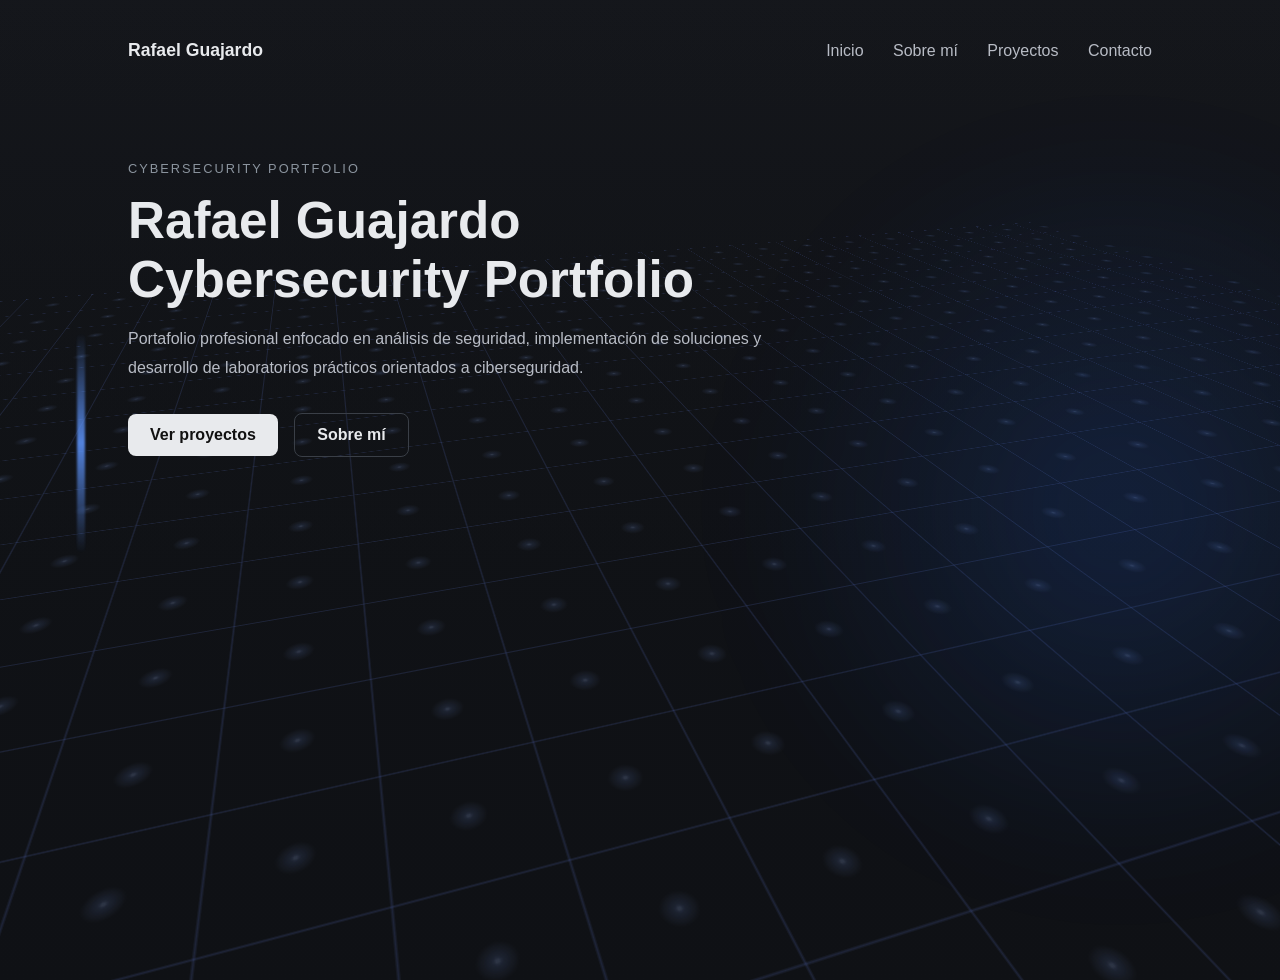
==== index.html @ 859d59c1 "Add files via upload" ====
<!DOCTYPE html>
<html lang="es">
<head>
  <meta charset="UTF-8">
  <meta name="viewport" content="width=device-width, initial-scale=1.0">
  <title>Rafael Guajardo | Cybersecurity Portfolio</title>
  <link rel="stylesheet" href="style.css">
</head>
<body>

  <header class="hero">
    <!-- Elementos visuales de fondo -->
    <div class="hero-glow"></div>
    <div class="decor"></div>

    <!-- Navbar -->
    <nav class="navbar">
      <div class="logo">Rafael Guajardo</div>
      <div class="nav-links">
        <a href="index.html">Inicio</a>
        <a href="sobre-mi.html">Sobre mí</a>
        <a href="proyectos.html">Proyectos</a>
        <a href="contacto.html">Contacto</a>
      </div>
    </nav>

    <!-- Contenido principal -->
    <section class="hero-content">
      <p class="tag">Cybersecurity Portfolio</p>

      <h1>
        Rafael Guajardo <br>
        Cybersecurity Portfolio
      </h1>

      <p class="hero-text">
        Portafolio profesional enfocado en análisis de seguridad, implementación de soluciones
        y desarrollo de laboratorios prácticos orientados a ciberseguridad.
      </p>

      <div class="hero-buttons">
        <a href="proyectos.html" class="btn-primary">Ver proyectos</a>
        <a href="sobre-mi.html" class="btn-secondary">Sobre mí</a>
      </div>
    </section>

  </header>

</body>
</html>
---- style.css ----
/* =======================================================
   PRINCIPAL
======================================================= */

body {
    margin: 0;
    font-family: 'Segoe UI', sans-serif;
    background: #0f1115;
    color: #e8eaed;
}

.hero {
    min-height: 100vh;
    padding: 40px 10%;
    position: relative;
    overflow: hidden;
    background:
        linear-gradient(180deg, rgba(15, 17, 21, 0.18) 0%, rgba(15, 17, 21, 0.88) 72%),
        linear-gradient(180deg, #16181d 0%, #0f1115 100%);
}

/* Plano de fondo inclinado con profundidad */
.hero::before {
    content: "";
    position: absolute;
    inset: -30%;
    background-image:
        linear-gradient(rgba(110, 140, 255, 0.16) 1px, transparent 1px),
        linear-gradient(90deg, rgba(110, 140, 255, 0.16) 1px, transparent 1px);
    background-size: 80px 80px;
    transform: perspective(900px) rotateX(62deg) rotateZ(-18deg) scale(1.22);
    transform-origin: center;
    opacity: 0.9;
    pointer-events: none;
    animation: gridDepth 10s ease-in-out infinite;
}

/* Brillo sutil en intersecciones */
.hero::after {
    content: "";
    position: absolute;
    inset: -30%;
    background-image:
        radial-gradient(circle,
            rgba(170, 195, 255, 0.34) 0px,
            rgba(120, 160, 255, 0.16) 2px,
            transparent 9px);
    background-size: 80px 80px;
    transform: perspective(900px) rotateX(62deg) rotateZ(-18deg) scale(1.22);
    transform-origin: center;
    opacity: 0.72;
    pointer-events: none;
    filter: blur(0.4px);
    animation: gridDepth 10s ease-in-out infinite;
}

/* Glow ambiental */
.hero-glow {
    position: absolute;
    width: 760px;
    height: 760px;
    right: -220px;
    top: 52%;
    transform: translateY(-50%);
    background: radial-gradient(circle,
        rgba(40, 110, 255, 0.22) 0%,
        rgba(40, 110, 255, 0.10) 30%,
        transparent 70%);
    filter: blur(80px);
    opacity: 0.95;
    pointer-events: none;
    z-index: 1;
    animation: glowPulse 6s ease-in-out infinite;
}

/* Barra flotante lateral */
.decor {
    position: absolute;
    width: 8px;
    height: 220px;
    left: 6%;
    top: 34%;
    background: linear-gradient(
        to bottom,
        transparent,
        rgba(95, 150, 255, 0.95),
        transparent
    );
    border-radius: 20px;
    opacity: 0.9;
    filter: blur(1px);
    z-index: 2;
    animation: decorFloat 4.2s ease-in-out infinite;
}

.navbar {
    display: flex;
    justify-content: space-between;
    align-items: center;
    margin-bottom: 100px;
    position: relative;
    z-index: 3;
}

.logo {
    font-size: 1.1rem;
    font-weight: 700;
}

.nav-links a {
    color: #b8bcc5;
    text-decoration: none;
    margin-left: 25px;
    transition: 0.3s;
}

.nav-links a:hover {
    color: #ffffff;
}

.hero-content {
    max-width: 750px;
    margin-top: 100px;
    position: relative;
    z-index: 3;
}

.tag {
    color: #8b949e;
    text-transform: uppercase;
    letter-spacing: 2px;
    font-size: 0.8rem;
}

.hero h1 {
    font-size: 3.2rem;
    margin: 15px 0;
}

.hero-text {
    color: #b8bcc5;
    line-height: 1.8;
    max-width: 650px;
}

.hero-buttons {
    margin-top: 30px;
}

.btn-primary,
.btn-secondary {
    padding: 12px 22px;
    border-radius: 8px;
    text-decoration: none;
    font-weight: 600;
    margin-right: 12px;
    display: inline-block;
}

.btn-primary {
    background: #e8eaed;
    color: #111;
}

.btn-secondary {
    border: 1px solid #3a3f47;
    color: #e8eaed;
}

/* Animaciones */
@keyframes gridDepth {
    0% {
        transform: perspective(900px) rotateX(62deg) rotateZ(-18deg) scale(1.22) translateY(0px);
    }
    50% {
        transform: perspective(900px) rotateX(62deg) rotateZ(-18deg) scale(1.22) translateY(-20px);
    }
    100% {
        transform: perspective(900px) rotateX(62deg) rotateZ(-18deg) scale(1.22) translateY(0px);
    }
}

@keyframes decorFloat {
    0% {
        transform: translateY(0px);
        opacity: 0.75;
    }
    50% {
        transform: translateY(-14px);
        opacity: 1;
    }
    100% {
        transform: translateY(0px);
        opacity: 0.75;
    }
}

@keyframes glowPulse {
    0% {
        opacity: 0.72;
        transform: translateY(-50%) scale(1);
    }
    50% {
        opacity: 1;
        transform: translateY(-50%) scale(1.05);
    }
    100% {
        opacity: 0.72;
        transform: translateY(-50%) scale(1);
    }
}

/* =======================================================
   ACERCA DE MI
======================================================= */

.subpage-header {
    padding: 30px 10%;
    border-bottom: 1px solid #23262d;
    background: #111318;
}

.about-page {
    padding: 60px 10%;
}

.about-container {
    max-width: 1100px;
    margin: 0 auto;
    display: flex;
    align-items: center;
    gap: 60px;
    flex-wrap: wrap;
}

.about-image img {
    width: 320px;
    max-width: 100%;
    height: auto;
    border-radius: 18px;
    display: block;
    border: 1px solid #2a2f38;
}

.about-text {
    flex: 1;
    min-width: 280px;
    max-width: 650px;
}

.about-text h1 {
    font-size: 2.8rem;
    margin: 10px 0 20px;
}

.about-text p {
    color: #b8bcc5;
    line-height: 1.8;
    font-size: 1.05rem;
    margin-bottom: 18px;
    text-align: justify;
}

/* =======================================================
   PROYECTOS
======================================================= */

.project-page {
    padding: 60px 10%;
}

.project-container {
    max-width: 1100px;
    margin: 0 auto;
}

.project-hero {
    margin-bottom: 35px;
}

.project-hero h1 {
    font-size: 3rem;
    line-height: 1.15;
    margin: 10px 0 20px;
}

.project-description {
    color: #b8bcc5;
    line-height: 1.9;
    font-size: 1.08rem;
    max-width: 850px;
    text-align: justify;
}

.project-card {
    background: #181b20;
    border: 1px solid #23262d;
    border-radius: 16px;
    padding: 30px;
    margin-bottom: 24px;
    box-shadow: 0 10px 30px rgba(0, 0, 0, 0.18);
}

.project-card h2 {
    margin-top: 0;
    margin-bottom: 16px;
    font-size: 1.6rem;
    color: #e8eaed;
}

.project-card p {
    margin: 0;
    color: #b8bcc5;
    line-height: 1.9;
    font-size: 1.02rem;
    text-align: justify;
}

.warning-box {
    border-left: 4px solid #8b949e;
}

.pdf-button {
    display: inline-block;
    margin-top: 8px;
    padding: 13px 22px;
    border-radius: 10px;
    background: #e8eaed;
    color: #111;
    text-decoration: none;
    font-weight: 700;
    transition: 0.25s;
}

.pdf-button:hover {
    transform: translateY(-1px);
}

/* =======================================================
   CONTACTO
======================================================= */

.contact-page {
    min-height: 100vh;
    padding: 60px 10%;
    background: #0f1115;
}

.contact-container {
    max-width: 700px;
    margin: auto;
}

.contact-text {
    color: #b8bcc5;
    margin-bottom: 30px;
    line-height: 1.6;
}

.contact-direct {
    display: grid;
    grid-template-columns: repeat(auto-fit, minmax(250px, 1fr));
    gap: 20px;
    margin-bottom: 40px;
}

.contact-card {
    background: #16181d;
    border: 1px solid #2a2f38;
    padding: 20px;
    border-radius: 14px;
}

.contact-card h3 {
    margin-top: 0;
    margin-bottom: 10px;
    color: #ffffff;
}

.contact-card a {
    color: #8ab4f8;
    text-decoration: none;
}

.contact-card a:hover {
    text-decoration: underline;
}

.contact-form {
    display: flex;
    flex-direction: column;
    gap: 20px;
}

.contact-form input,
.contact-form textarea {
    padding: 15px;
    background: #16181d;
    border: 1px solid #2a2f38;
    border-radius: 10px;
    color: #e8eaed;
    font-size: 1rem;
}

.contact-form input:focus,
.contact-form textarea:focus {
    outline: none;
    border-color: #3b82f6;
}

.contact-form button {
    align-self: flex-start;
}

/* =======================================================
   RESPONSIVE
======================================================= */

@media (max-width: 768px) {
    .hero {
        padding: 30px 6%;
    }

    .navbar {
        flex-direction: column;
        align-items: flex-start;
        gap: 20px;
        margin-bottom: 70px;
    }

    .nav-links a {
        margin-left: 0;
        margin-right: 18px;
    }

    .hero-content {
        margin-top: 40px;
    }

    .hero h1 {
        font-size: 2.3rem;
        line-height: 1.2;
    }

    .hero::before,
    .hero::after {
        inset: -45%;
    }

    .hero-glow {
        width: 480px;
        height: 480px;
        right: -180px;
        top: 58%;
    }

    .decor {
        height: 160px;
        left: 4%;
        top: 42%;
    }

    .about-page,
    .project-page,
    .contact-page {
        padding: 40px 6%;
    }

    .project-hero h1,
    .about-text h1 {
        font-size: 2.2rem;
    }

    .project-card {
        padding: 22px;
    }
}
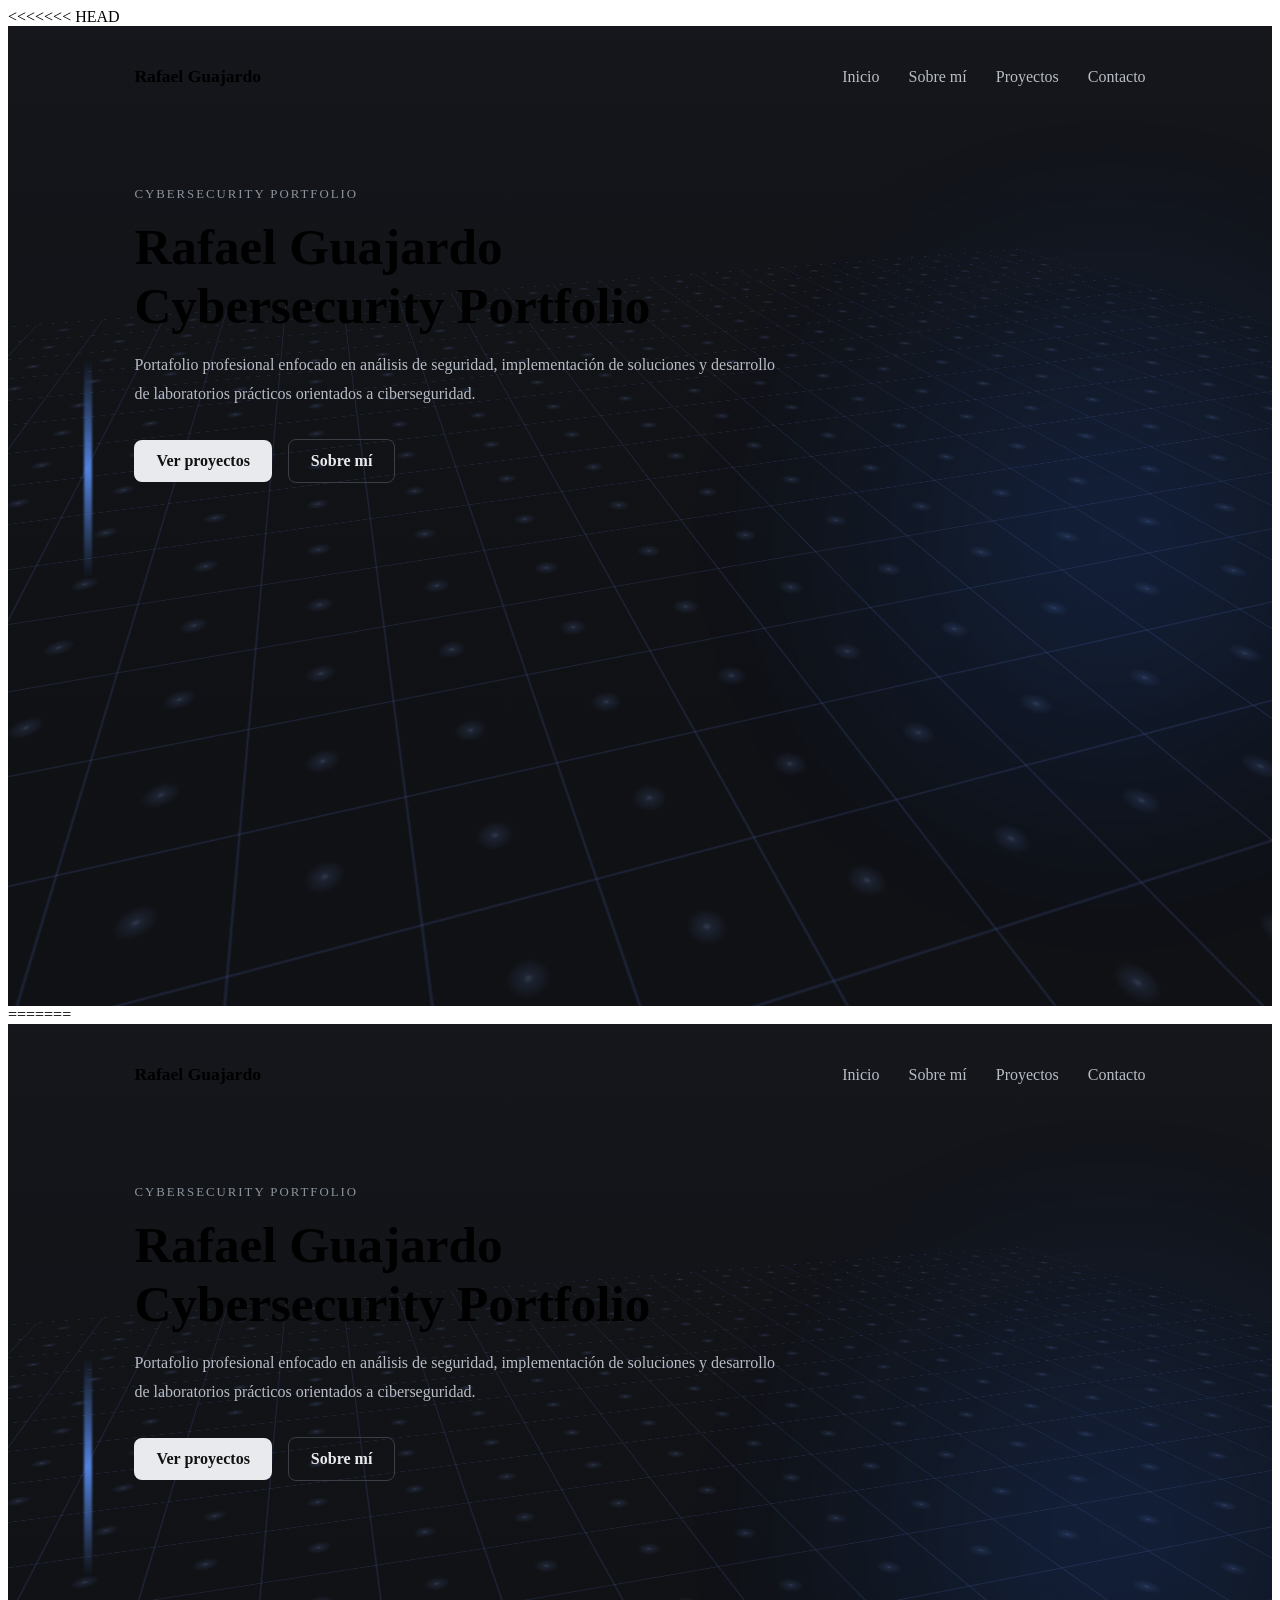
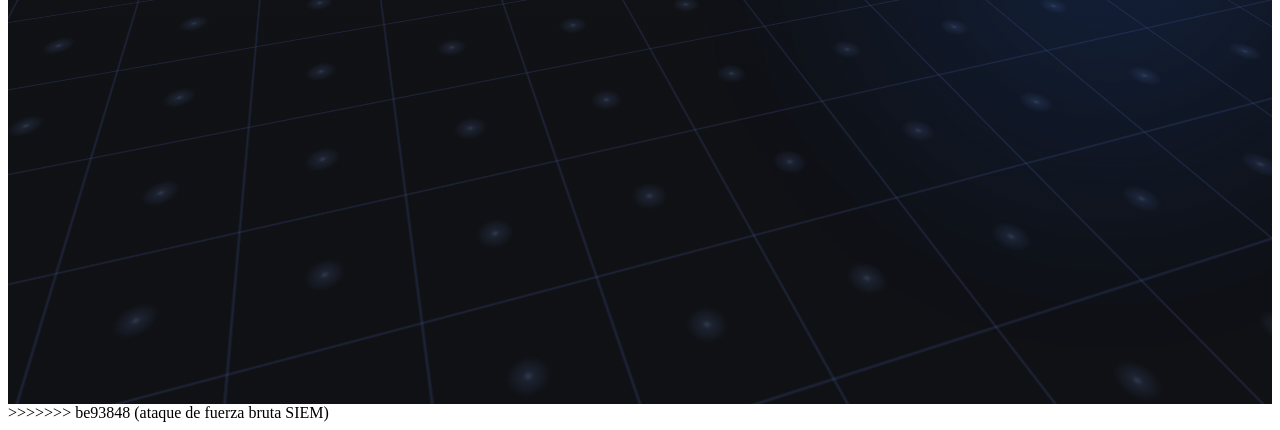
==== commit 786ee854: "ataque de fuerza bruta SIEM" ====
--- a/index.html
+++ b/index.html
@@ -1,6 +1,12 @@
+<<<<<<< HEAD
 <!DOCTYPE html>
 <html lang="es">
 <head>
+  <meta property="og:title" content="Portafolio de Ciberseguridad | Rafael Guajardo">
+<meta property="og:description" content="Proyectos técnicos, análisis de vulnerabilidades y laboratorios prácticos en ciberseguridad.">
+<meta property="og:image" content="https://rgs1988.github.io/rafael-cybersecurity-portfolio/preview.jpg">
+<meta property="og:url" content="https://rgs1988.github.io/rafael-cybersecurity-portfolio/">
+<meta property="og:type" content="website">
   <meta charset="UTF-8">
   <meta name="viewport" content="width=device-width, initial-scale=1.0">
   <title>Rafael Guajardo | Cybersecurity Portfolio</title>
@@ -47,4 +53,72 @@
   </header>
 
 </body>
+=======
+<!DOCTYPE html>
+<html lang="es">
+<head>
+  <!-- Meta básicos -->
+  <meta charset="UTF-8">
+  <meta name="viewport" content="width=device-width, initial-scale=1.0">
+
+  <title>Rafael Guajardo | Cybersecurity Portfolio</title>
+
+  <!-- Open Graph (LinkedIn) -->
+  <meta property="og:title" content="Portafolio de Ciberseguridad | Rafael Guajardo">
+  <meta property="og:description" content="Proyectos técnicos, análisis de vulnerabilidades y laboratorios prácticos en ciberseguridad.">
+  <meta property="og:image" content="https://rgs1988.github.io/rafael-cybersecurity-portfolio/preview.jpg">
+  <meta property="og:url" content="https://rgs1988.github.io/rafael-cybersecurity-portfolio/">
+  <meta property="og:type" content="website">
+
+  <!-- Extra (mejora preview) -->
+  <meta name="twitter:card" content="summary_large_image">
+  <meta property="og:image:width" content="1200">
+  <meta property="og:image:height" content="630">
+
+  <!-- Estilos -->
+  <link rel="stylesheet" href="style.css">
+</head>
+
+<body>
+
+  <header class="hero">
+    <!-- Elementos visuales de fondo -->
+    <div class="hero-glow"></div>
+    <div class="decor"></div>
+
+    <!-- Navbar -->
+    <nav class="navbar">
+      <div class="logo">Rafael Guajardo</div>
+      <div class="nav-links">
+        <a href="index.html">Inicio</a>
+        <a href="sobre-mi.html">Sobre mí</a>
+        <a href="proyectos.html">Proyectos</a>
+        <a href="contacto.html">Contacto</a>
+      </div>
+    </nav>
+
+    <!-- Contenido principal -->
+    <section class="hero-content">
+      <p class="tag">Cybersecurity Portfolio</p>
+
+      <h1>
+        Rafael Guajardo <br>
+        Cybersecurity Portfolio
+      </h1>
+
+      <p class="hero-text">
+        Portafolio profesional enfocado en análisis de seguridad, implementación de soluciones
+        y desarrollo de laboratorios prácticos orientados a ciberseguridad.
+      </p>
+
+      <div class="hero-buttons">
+        <a href="proyectos.html" class="btn-primary">Ver proyectos</a>
+        <a href="sobre-mi.html" class="btn-secondary">Sobre mí</a>
+      </div>
+    </section>
+
+  </header>
+
+</body>
+>>>>>>> be93848 (ataque de fuerza bruta SIEM)
 </html>
--- a/style.css
+++ b/style.css
@@ -1,3 +1,4 @@
+<<<<<<< HEAD
 /* =======================================================
    PRINCIPAL
 ======================================================= */
@@ -474,4 +475,482 @@
     .project-card {
         padding: 22px;
     }
+=======
+/* =======================================================
+   PRINCIPAL
+======================================================= */
+
+body {
+    margin: 0;
+    font-family: 'Segoe UI', sans-serif;
+    background: #0f1115;
+    color: #e8eaed;
+}
+
+.hero {
+    min-height: 100vh;
+    padding: 40px 10%;
+    position: relative;
+    overflow: hidden;
+    background:
+        linear-gradient(180deg, rgba(15, 17, 21, 0.18) 0%, rgba(15, 17, 21, 0.88) 72%),
+        linear-gradient(180deg, #16181d 0%, #0f1115 100%);
+}
+
+/* Plano de fondo inclinado con profundidad */
+.hero::before {
+    content: "";
+    position: absolute;
+    inset: -30%;
+    background-image:
+        linear-gradient(rgba(110, 140, 255, 0.16) 1px, transparent 1px),
+        linear-gradient(90deg, rgba(110, 140, 255, 0.16) 1px, transparent 1px);
+    background-size: 80px 80px;
+    transform: perspective(900px) rotateX(62deg) rotateZ(-18deg) scale(1.22);
+    transform-origin: center;
+    opacity: 0.9;
+    pointer-events: none;
+    animation: gridDepth 10s ease-in-out infinite;
+}
+
+/* Brillo sutil en intersecciones */
+.hero::after {
+    content: "";
+    position: absolute;
+    inset: -30%;
+    background-image:
+        radial-gradient(circle,
+            rgba(170, 195, 255, 0.34) 0px,
+            rgba(120, 160, 255, 0.16) 2px,
+            transparent 9px);
+    background-size: 80px 80px;
+    transform: perspective(900px) rotateX(62deg) rotateZ(-18deg) scale(1.22);
+    transform-origin: center;
+    opacity: 0.72;
+    pointer-events: none;
+    filter: blur(0.4px);
+    animation: gridDepth 10s ease-in-out infinite;
+}
+
+/* Glow ambiental */
+.hero-glow {
+    position: absolute;
+    width: 760px;
+    height: 760px;
+    right: -220px;
+    top: 52%;
+    transform: translateY(-50%);
+    background: radial-gradient(circle,
+        rgba(40, 110, 255, 0.22) 0%,
+        rgba(40, 110, 255, 0.10) 30%,
+        transparent 70%);
+    filter: blur(80px);
+    opacity: 0.95;
+    pointer-events: none;
+    z-index: 1;
+    animation: glowPulse 6s ease-in-out infinite;
+}
+
+/* Barra flotante lateral */
+.decor {
+    position: absolute;
+    width: 8px;
+    height: 220px;
+    left: 6%;
+    top: 34%;
+    background: linear-gradient(
+        to bottom,
+        transparent,
+        rgba(95, 150, 255, 0.95),
+        transparent
+    );
+    border-radius: 20px;
+    opacity: 0.9;
+    filter: blur(1px);
+    z-index: 2;
+    animation: decorFloat 4.2s ease-in-out infinite;
+}
+
+.navbar {
+    display: flex;
+    justify-content: space-between;
+    align-items: center;
+    margin-bottom: 100px;
+    position: relative;
+    z-index: 3;
+}
+
+.logo {
+    font-size: 1.1rem;
+    font-weight: 700;
+}
+
+.nav-links a {
+    color: #b8bcc5;
+    text-decoration: none;
+    margin-left: 25px;
+    transition: 0.3s;
+}
+
+.nav-links a:hover {
+    color: #ffffff;
+}
+
+.hero-content {
+    max-width: 750px;
+    margin-top: 100px;
+    position: relative;
+    z-index: 3;
+}
+
+.tag {
+    color: #8b949e;
+    text-transform: uppercase;
+    letter-spacing: 2px;
+    font-size: 0.8rem;
+}
+
+.hero h1 {
+    font-size: 3.2rem;
+    margin: 15px 0;
+}
+
+.hero-text {
+    color: #b8bcc5;
+    line-height: 1.8;
+    max-width: 650px;
+}
+
+.hero-buttons {
+    margin-top: 30px;
+}
+
+.btn-primary,
+.btn-secondary {
+    padding: 12px 22px;
+    border-radius: 8px;
+    text-decoration: none;
+    font-weight: 600;
+    margin-right: 12px;
+    display: inline-block;
+}
+
+.btn-primary {
+    background: #e8eaed;
+    color: #111;
+}
+
+.btn-secondary {
+    border: 1px solid #3a3f47;
+    color: #e8eaed;
+}
+
+/* Animaciones */
+@keyframes gridDepth {
+    0% {
+        transform: perspective(900px) rotateX(62deg) rotateZ(-18deg) scale(1.22) translateY(0px);
+    }
+    50% {
+        transform: perspective(900px) rotateX(62deg) rotateZ(-18deg) scale(1.22) translateY(-20px);
+    }
+    100% {
+        transform: perspective(900px) rotateX(62deg) rotateZ(-18deg) scale(1.22) translateY(0px);
+    }
+}
+
+@keyframes decorFloat {
+    0% {
+        transform: translateY(0px);
+        opacity: 0.75;
+    }
+    50% {
+        transform: translateY(-14px);
+        opacity: 1;
+    }
+    100% {
+        transform: translateY(0px);
+        opacity: 0.75;
+    }
+}
+
+@keyframes glowPulse {
+    0% {
+        opacity: 0.72;
+        transform: translateY(-50%) scale(1);
+    }
+    50% {
+        opacity: 1;
+        transform: translateY(-50%) scale(1.05);
+    }
+    100% {
+        opacity: 0.72;
+        transform: translateY(-50%) scale(1);
+    }
+}
+
+/* =======================================================
+   ACERCA DE MI
+======================================================= */
+
+.subpage-header {
+    padding: 30px 10%;
+    border-bottom: 1px solid #23262d;
+    background: #111318;
+}
+
+.about-page {
+    padding: 60px 10%;
+}
+
+.about-container {
+    max-width: 1100px;
+    margin: 0 auto;
+    display: flex;
+    align-items: center;
+    gap: 60px;
+    flex-wrap: wrap;
+}
+
+.about-image img {
+    width: 320px;
+    max-width: 100%;
+    height: auto;
+    border-radius: 18px;
+    display: block;
+    border: 1px solid #2a2f38;
+}
+
+.about-text {
+    flex: 1;
+    min-width: 280px;
+    max-width: 650px;
+}
+
+.about-text h1 {
+    font-size: 2.8rem;
+    margin: 10px 0 20px;
+}
+
+.about-text p {
+    color: #b8bcc5;
+    line-height: 1.8;
+    font-size: 1.05rem;
+    margin-bottom: 18px;
+    text-align: justify;
+}
+
+/* =======================================================
+   PROYECTOS
+======================================================= */
+
+.project-page {
+    padding: 60px 10%;
+}
+
+.project-container {
+    max-width: 1100px;
+    margin: 0 auto;
+}
+
+.project-hero {
+    margin-bottom: 35px;
+}
+
+.project-hero h1 {
+    font-size: 3rem;
+    line-height: 1.15;
+    margin: 10px 0 20px;
+}
+
+.project-description {
+    color: #b8bcc5;
+    line-height: 1.9;
+    font-size: 1.08rem;
+    max-width: 850px;
+    text-align: justify;
+}
+
+.project-card {
+    background: #181b20;
+    border: 1px solid #23262d;
+    border-radius: 16px;
+    padding: 30px;
+    margin-bottom: 24px;
+    box-shadow: 0 10px 30px rgba(0, 0, 0, 0.18);
+}
+
+.project-card h2 {
+    margin-top: 0;
+    margin-bottom: 16px;
+    font-size: 1.6rem;
+    color: #e8eaed;
+}
+
+.project-card p {
+    margin: 0;
+    color: #b8bcc5;
+    line-height: 1.9;
+    font-size: 1.02rem;
+    text-align: justify;
+}
+
+.warning-box {
+    border-left: 4px solid #8b949e;
+}
+
+.pdf-button {
+    display: inline-block;
+    margin-top: 8px;
+    padding: 13px 22px;
+    border-radius: 10px;
+    background: #e8eaed;
+    color: #111;
+    text-decoration: none;
+    font-weight: 700;
+    transition: 0.25s;
+}
+
+.pdf-button:hover {
+    transform: translateY(-1px);
+}
+
+/* =======================================================
+   CONTACTO
+======================================================= */
+
+.contact-page {
+    min-height: 100vh;
+    padding: 60px 10%;
+    background: #0f1115;
+}
+
+.contact-container {
+    max-width: 700px;
+    margin: auto;
+}
+
+.contact-text {
+    color: #b8bcc5;
+    margin-bottom: 30px;
+    line-height: 1.6;
+}
+
+.contact-direct {
+    display: grid;
+    grid-template-columns: repeat(auto-fit, minmax(250px, 1fr));
+    gap: 20px;
+    margin-bottom: 40px;
+}
+
+.contact-card {
+    background: #16181d;
+    border: 1px solid #2a2f38;
+    padding: 20px;
+    border-radius: 14px;
+}
+
+.contact-card h3 {
+    margin-top: 0;
+    margin-bottom: 10px;
+    color: #ffffff;
+}
+
+.contact-card a {
+    color: #8ab4f8;
+    text-decoration: none;
+}
+
+.contact-card a:hover {
+    text-decoration: underline;
+}
+
+.contact-form {
+    display: flex;
+    flex-direction: column;
+    gap: 20px;
+}
+
+.contact-form input,
+.contact-form textarea {
+    padding: 15px;
+    background: #16181d;
+    border: 1px solid #2a2f38;
+    border-radius: 10px;
+    color: #e8eaed;
+    font-size: 1rem;
+}
+
+.contact-form input:focus,
+.contact-form textarea:focus {
+    outline: none;
+    border-color: #3b82f6;
+}
+
+.contact-form button {
+    align-self: flex-start;
+}
+
+/* =======================================================
+   RESPONSIVE
+======================================================= */
+
+@media (max-width: 768px) {
+    .hero {
+        padding: 30px 6%;
+    }
+
+    .navbar {
+        flex-direction: column;
+        align-items: flex-start;
+        gap: 20px;
+        margin-bottom: 70px;
+    }
+
+    .nav-links a {
+        margin-left: 0;
+        margin-right: 18px;
+    }
+
+    .hero-content {
+        margin-top: 40px;
+    }
+
+    .hero h1 {
+        font-size: 2.3rem;
+        line-height: 1.2;
+    }
+
+    .hero::before,
+    .hero::after {
+        inset: -45%;
+    }
+
+    .hero-glow {
+        width: 480px;
+        height: 480px;
+        right: -180px;
+        top: 58%;
+    }
+
+    .decor {
+        height: 160px;
+        left: 4%;
+        top: 42%;
+    }
+
+    .about-page,
+    .project-page,
+    .contact-page {
+        padding: 40px 6%;
+    }
+
+    .project-hero h1,
+    .about-text h1 {
+        font-size: 2.2rem;
+    }
+
+    .project-card {
+        padding: 22px;
+    }
+>>>>>>> be93848 (ataque de fuerza bruta SIEM)
 }
--- a/style.css
+++ b/style.css
@@ -1,3 +1,4 @@
+<<<<<<< HEAD
 /* =======================================================
    PRINCIPAL
 ======================================================= */
@@ -474,4 +475,482 @@
     .project-card {
         padding: 22px;
     }
+=======
+/* =======================================================
+   PRINCIPAL
+======================================================= */
+
+body {
+    margin: 0;
+    font-family: 'Segoe UI', sans-serif;
+    background: #0f1115;
+    color: #e8eaed;
+}
+
+.hero {
+    min-height: 100vh;
+    padding: 40px 10%;
+    position: relative;
+    overflow: hidden;
+    background:
+        linear-gradient(180deg, rgba(15, 17, 21, 0.18) 0%, rgba(15, 17, 21, 0.88) 72%),
+        linear-gradient(180deg, #16181d 0%, #0f1115 100%);
+}
+
+/* Plano de fondo inclinado con profundidad */
+.hero::before {
+    content: "";
+    position: absolute;
+    inset: -30%;
+    background-image:
+        linear-gradient(rgba(110, 140, 255, 0.16) 1px, transparent 1px),
+        linear-gradient(90deg, rgba(110, 140, 255, 0.16) 1px, transparent 1px);
+    background-size: 80px 80px;
+    transform: perspective(900px) rotateX(62deg) rotateZ(-18deg) scale(1.22);
+    transform-origin: center;
+    opacity: 0.9;
+    pointer-events: none;
+    animation: gridDepth 10s ease-in-out infinite;
+}
+
+/* Brillo sutil en intersecciones */
+.hero::after {
+    content: "";
+    position: absolute;
+    inset: -30%;
+    background-image:
+        radial-gradient(circle,
+            rgba(170, 195, 255, 0.34) 0px,
+            rgba(120, 160, 255, 0.16) 2px,
+            transparent 9px);
+    background-size: 80px 80px;
+    transform: perspective(900px) rotateX(62deg) rotateZ(-18deg) scale(1.22);
+    transform-origin: center;
+    opacity: 0.72;
+    pointer-events: none;
+    filter: blur(0.4px);
+    animation: gridDepth 10s ease-in-out infinite;
+}
+
+/* Glow ambiental */
+.hero-glow {
+    position: absolute;
+    width: 760px;
+    height: 760px;
+    right: -220px;
+    top: 52%;
+    transform: translateY(-50%);
+    background: radial-gradient(circle,
+        rgba(40, 110, 255, 0.22) 0%,
+        rgba(40, 110, 255, 0.10) 30%,
+        transparent 70%);
+    filter: blur(80px);
+    opacity: 0.95;
+    pointer-events: none;
+    z-index: 1;
+    animation: glowPulse 6s ease-in-out infinite;
+}
+
+/* Barra flotante lateral */
+.decor {
+    position: absolute;
+    width: 8px;
+    height: 220px;
+    left: 6%;
+    top: 34%;
+    background: linear-gradient(
+        to bottom,
+        transparent,
+        rgba(95, 150, 255, 0.95),
+        transparent
+    );
+    border-radius: 20px;
+    opacity: 0.9;
+    filter: blur(1px);
+    z-index: 2;
+    animation: decorFloat 4.2s ease-in-out infinite;
+}
+
+.navbar {
+    display: flex;
+    justify-content: space-between;
+    align-items: center;
+    margin-bottom: 100px;
+    position: relative;
+    z-index: 3;
+}
+
+.logo {
+    font-size: 1.1rem;
+    font-weight: 700;
+}
+
+.nav-links a {
+    color: #b8bcc5;
+    text-decoration: none;
+    margin-left: 25px;
+    transition: 0.3s;
+}
+
+.nav-links a:hover {
+    color: #ffffff;
+}
+
+.hero-content {
+    max-width: 750px;
+    margin-top: 100px;
+    position: relative;
+    z-index: 3;
+}
+
+.tag {
+    color: #8b949e;
+    text-transform: uppercase;
+    letter-spacing: 2px;
+    font-size: 0.8rem;
+}
+
+.hero h1 {
+    font-size: 3.2rem;
+    margin: 15px 0;
+}
+
+.hero-text {
+    color: #b8bcc5;
+    line-height: 1.8;
+    max-width: 650px;
+}
+
+.hero-buttons {
+    margin-top: 30px;
+}
+
+.btn-primary,
+.btn-secondary {
+    padding: 12px 22px;
+    border-radius: 8px;
+    text-decoration: none;
+    font-weight: 600;
+    margin-right: 12px;
+    display: inline-block;
+}
+
+.btn-primary {
+    background: #e8eaed;
+    color: #111;
+}
+
+.btn-secondary {
+    border: 1px solid #3a3f47;
+    color: #e8eaed;
+}
+
+/* Animaciones */
+@keyframes gridDepth {
+    0% {
+        transform: perspective(900px) rotateX(62deg) rotateZ(-18deg) scale(1.22) translateY(0px);
+    }
+    50% {
+        transform: perspective(900px) rotateX(62deg) rotateZ(-18deg) scale(1.22) translateY(-20px);
+    }
+    100% {
+        transform: perspective(900px) rotateX(62deg) rotateZ(-18deg) scale(1.22) translateY(0px);
+    }
+}
+
+@keyframes decorFloat {
+    0% {
+        transform: translateY(0px);
+        opacity: 0.75;
+    }
+    50% {
+        transform: translateY(-14px);
+        opacity: 1;
+    }
+    100% {
+        transform: translateY(0px);
+        opacity: 0.75;
+    }
+}
+
+@keyframes glowPulse {
+    0% {
+        opacity: 0.72;
+        transform: translateY(-50%) scale(1);
+    }
+    50% {
+        opacity: 1;
+        transform: translateY(-50%) scale(1.05);
+    }
+    100% {
+        opacity: 0.72;
+        transform: translateY(-50%) scale(1);
+    }
+}
+
+/* =======================================================
+   ACERCA DE MI
+======================================================= */
+
+.subpage-header {
+    padding: 30px 10%;
+    border-bottom: 1px solid #23262d;
+    background: #111318;
+}
+
+.about-page {
+    padding: 60px 10%;
+}
+
+.about-container {
+    max-width: 1100px;
+    margin: 0 auto;
+    display: flex;
+    align-items: center;
+    gap: 60px;
+    flex-wrap: wrap;
+}
+
+.about-image img {
+    width: 320px;
+    max-width: 100%;
+    height: auto;
+    border-radius: 18px;
+    display: block;
+    border: 1px solid #2a2f38;
+}
+
+.about-text {
+    flex: 1;
+    min-width: 280px;
+    max-width: 650px;
+}
+
+.about-text h1 {
+    font-size: 2.8rem;
+    margin: 10px 0 20px;
+}
+
+.about-text p {
+    color: #b8bcc5;
+    line-height: 1.8;
+    font-size: 1.05rem;
+    margin-bottom: 18px;
+    text-align: justify;
+}
+
+/* =======================================================
+   PROYECTOS
+======================================================= */
+
+.project-page {
+    padding: 60px 10%;
+}
+
+.project-container {
+    max-width: 1100px;
+    margin: 0 auto;
+}
+
+.project-hero {
+    margin-bottom: 35px;
+}
+
+.project-hero h1 {
+    font-size: 3rem;
+    line-height: 1.15;
+    margin: 10px 0 20px;
+}
+
+.project-description {
+    color: #b8bcc5;
+    line-height: 1.9;
+    font-size: 1.08rem;
+    max-width: 850px;
+    text-align: justify;
+}
+
+.project-card {
+    background: #181b20;
+    border: 1px solid #23262d;
+    border-radius: 16px;
+    padding: 30px;
+    margin-bottom: 24px;
+    box-shadow: 0 10px 30px rgba(0, 0, 0, 0.18);
+}
+
+.project-card h2 {
+    margin-top: 0;
+    margin-bottom: 16px;
+    font-size: 1.6rem;
+    color: #e8eaed;
+}
+
+.project-card p {
+    margin: 0;
+    color: #b8bcc5;
+    line-height: 1.9;
+    font-size: 1.02rem;
+    text-align: justify;
+}
+
+.warning-box {
+    border-left: 4px solid #8b949e;
+}
+
+.pdf-button {
+    display: inline-block;
+    margin-top: 8px;
+    padding: 13px 22px;
+    border-radius: 10px;
+    background: #e8eaed;
+    color: #111;
+    text-decoration: none;
+    font-weight: 700;
+    transition: 0.25s;
+}
+
+.pdf-button:hover {
+    transform: translateY(-1px);
+}
+
+/* =======================================================
+   CONTACTO
+======================================================= */
+
+.contact-page {
+    min-height: 100vh;
+    padding: 60px 10%;
+    background: #0f1115;
+}
+
+.contact-container {
+    max-width: 700px;
+    margin: auto;
+}
+
+.contact-text {
+    color: #b8bcc5;
+    margin-bottom: 30px;
+    line-height: 1.6;
+}
+
+.contact-direct {
+    display: grid;
+    grid-template-columns: repeat(auto-fit, minmax(250px, 1fr));
+    gap: 20px;
+    margin-bottom: 40px;
+}
+
+.contact-card {
+    background: #16181d;
+    border: 1px solid #2a2f38;
+    padding: 20px;
+    border-radius: 14px;
+}
+
+.contact-card h3 {
+    margin-top: 0;
+    margin-bottom: 10px;
+    color: #ffffff;
+}
+
+.contact-card a {
+    color: #8ab4f8;
+    text-decoration: none;
+}
+
+.contact-card a:hover {
+    text-decoration: underline;
+}
+
+.contact-form {
+    display: flex;
+    flex-direction: column;
+    gap: 20px;
+}
+
+.contact-form input,
+.contact-form textarea {
+    padding: 15px;
+    background: #16181d;
+    border: 1px solid #2a2f38;
+    border-radius: 10px;
+    color: #e8eaed;
+    font-size: 1rem;
+}
+
+.contact-form input:focus,
+.contact-form textarea:focus {
+    outline: none;
+    border-color: #3b82f6;
+}
+
+.contact-form button {
+    align-self: flex-start;
+}
+
+/* =======================================================
+   RESPONSIVE
+======================================================= */
+
+@media (max-width: 768px) {
+    .hero {
+        padding: 30px 6%;
+    }
+
+    .navbar {
+        flex-direction: column;
+        align-items: flex-start;
+        gap: 20px;
+        margin-bottom: 70px;
+    }
+
+    .nav-links a {
+        margin-left: 0;
+        margin-right: 18px;
+    }
+
+    .hero-content {
+        margin-top: 40px;
+    }
+
+    .hero h1 {
+        font-size: 2.3rem;
+        line-height: 1.2;
+    }
+
+    .hero::before,
+    .hero::after {
+        inset: -45%;
+    }
+
+    .hero-glow {
+        width: 480px;
+        height: 480px;
+        right: -180px;
+        top: 58%;
+    }
+
+    .decor {
+        height: 160px;
+        left: 4%;
+        top: 42%;
+    }
+
+    .about-page,
+    .project-page,
+    .contact-page {
+        padding: 40px 6%;
+    }
+
+    .project-hero h1,
+    .about-text h1 {
+        font-size: 2.2rem;
+    }
+
+    .project-card {
+        padding: 22px;
+    }
+>>>>>>> be93848 (ataque de fuerza bruta SIEM)
 }
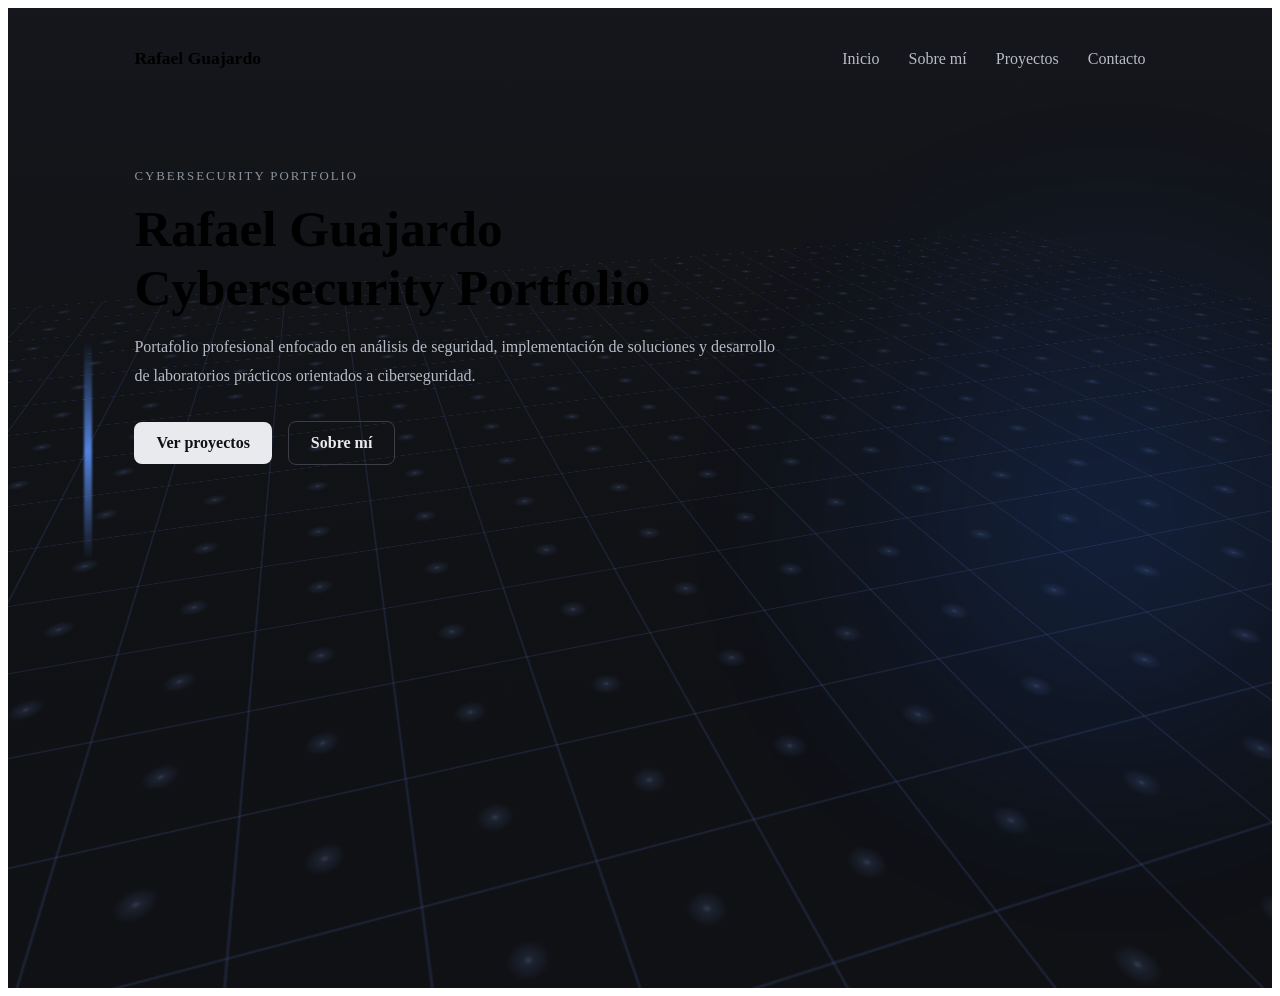
==== commit 97400739: "Rename inx.html to index.html" ====
--- a/index.html
+++ b/index.html
@@ -1,84 +1,16 @@
-<<<<<<< HEAD
-<!DOCTYPE html>
-<html lang="es">
-<head>
-  <meta property="og:title" content="Portafolio de Ciberseguridad | Rafael Guajardo">
-<meta property="og:description" content="Proyectos técnicos, análisis de vulnerabilidades y laboratorios prácticos en ciberseguridad.">
-<meta property="og:image" content="https://rgs1988.github.io/rafael-cybersecurity-portfolio/preview.jpg">
-<meta property="og:url" content="https://rgs1988.github.io/rafael-cybersecurity-portfolio/">
-<meta property="og:type" content="website">
-  <meta charset="UTF-8">
-  <meta name="viewport" content="width=device-width, initial-scale=1.0">
-  <title>Rafael Guajardo | Cybersecurity Portfolio</title>
-  <link rel="stylesheet" href="style.css">
-</head>
-<body>
-
-  <header class="hero">
-    <!-- Elementos visuales de fondo -->
-    <div class="hero-glow"></div>
-    <div class="decor"></div>
-
-    <!-- Navbar -->
-    <nav class="navbar">
-      <div class="logo">Rafael Guajardo</div>
-      <div class="nav-links">
-        <a href="index.html">Inicio</a>
-        <a href="sobre-mi.html">Sobre mí</a>
-        <a href="proyectos.html">Proyectos</a>
-        <a href="contacto.html">Contacto</a>
-      </div>
-    </nav>
-
-    <!-- Contenido principal -->
-    <section class="hero-content">
-      <p class="tag">Cybersecurity Portfolio</p>
-
-      <h1>
-        Rafael Guajardo <br>
-        Cybersecurity Portfolio
-      </h1>
-
-      <p class="hero-text">
-        Portafolio profesional enfocado en análisis de seguridad, implementación de soluciones
-        y desarrollo de laboratorios prácticos orientados a ciberseguridad.
-      </p>
-
-      <div class="hero-buttons">
-        <a href="proyectos.html" class="btn-primary">Ver proyectos</a>
-        <a href="sobre-mi.html" class="btn-secondary">Sobre mí</a>
-      </div>
-    </section>
-
-  </header>
-
-</body>
-=======
 <!DOCTYPE html>
 <html lang="es">
 <head>
-  <!-- Meta básicos -->
+  <meta property="og:title" content="Portafolio de Ciberseguridad | Rafael Guajardo">
+<meta property="og:description" content="Proyectos técnicos, análisis de vulnerabilidades y laboratorios prácticos en ciberseguridad.">
+<meta property="og:image" content="https://rgs1988.github.io/rafael-cybersecurity-portfolio/preview.jpg">
+<meta property="og:url" content="https://rgs1988.github.io/rafael-cybersecurity-portfolio/">
+<meta property="og:type" content="website">
   <meta charset="UTF-8">
   <meta name="viewport" content="width=device-width, initial-scale=1.0">
-
   <title>Rafael Guajardo | Cybersecurity Portfolio</title>
-
-  <!-- Open Graph (LinkedIn) -->
-  <meta property="og:title" content="Portafolio de Ciberseguridad | Rafael Guajardo">
-  <meta property="og:description" content="Proyectos técnicos, análisis de vulnerabilidades y laboratorios prácticos en ciberseguridad.">
-  <meta property="og:image" content="https://rgs1988.github.io/rafael-cybersecurity-portfolio/preview.jpg">
-  <meta property="og:url" content="https://rgs1988.github.io/rafael-cybersecurity-portfolio/">
-  <meta property="og:type" content="website">
-
-  <!-- Extra (mejora preview) -->
-  <meta name="twitter:card" content="summary_large_image">
-  <meta property="og:image:width" content="1200">
-  <meta property="og:image:height" content="630">
-
-  <!-- Estilos -->
   <link rel="stylesheet" href="style.css">
 </head>
-
 <body>
 
   <header class="hero">
@@ -120,5 +52,4 @@
   </header>
 
 </body>
->>>>>>> be93848 (ataque de fuerza bruta SIEM)
-</html>+</html>
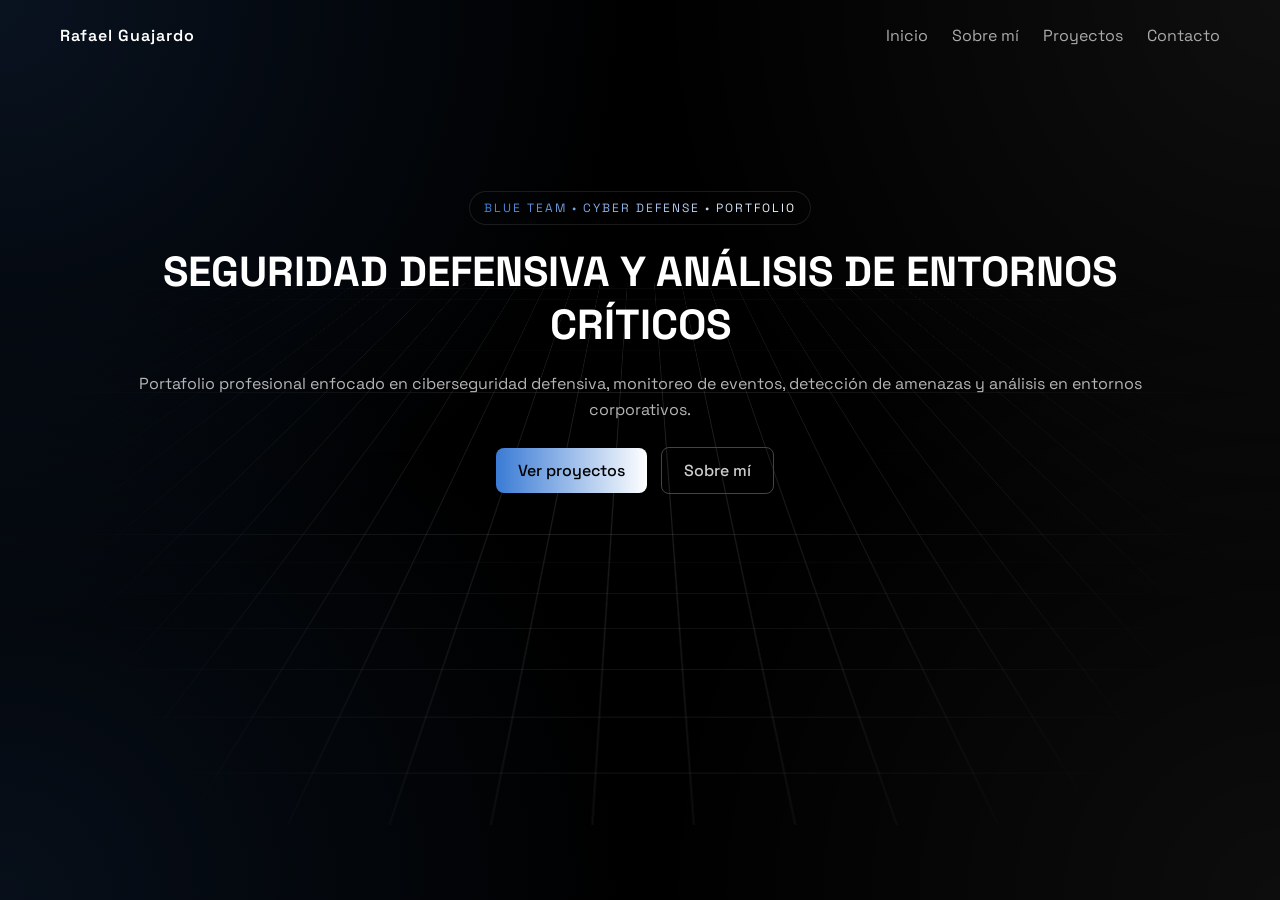
==== commit 5a608418: "first commit" ====
--- a/index.html
+++ b/index.html
@@ -1,55 +1,45 @@
 <!DOCTYPE html>
 <html lang="es">
 <head>
-  <meta property="og:title" content="Portafolio de Ciberseguridad | Rafael Guajardo">
-<meta property="og:description" content="Proyectos técnicos, análisis de vulnerabilidades y laboratorios prácticos en ciberseguridad.">
-<meta property="og:image" content="https://rgs1988.github.io/rafael-cybersecurity-portfolio/preview.jpg">
-<meta property="og:url" content="https://rgs1988.github.io/rafael-cybersecurity-portfolio/">
-<meta property="og:type" content="website">
-  <meta charset="UTF-8">
-  <meta name="viewport" content="width=device-width, initial-scale=1.0">
-  <title>Rafael Guajardo | Cybersecurity Portfolio</title>
-  <link rel="stylesheet" href="style.css">
+    <meta charset="UTF-8">
+    <meta name="viewport" content="width=device-width, initial-scale=1.0">
+    <title>Rafael Guajardo | Blue Team Portfolio</title>
+
+    <link href="https://fonts.googleapis.com/css2?family=Space+Grotesk:wght@400;500;600;700&display=swap" rel="stylesheet">
+    <link rel="stylesheet" href="style.css">
 </head>
-<body>
 
-  <header class="hero">
-    <!-- Elementos visuales de fondo -->
-    <div class="hero-glow"></div>
-    <div class="decor"></div>
+<body class="home">
 
-    <!-- Navbar -->
+<header class="hero">
+
     <nav class="navbar">
-      <div class="logo">Rafael Guajardo</div>
-      <div class="nav-links">
-        <a href="index.html">Inicio</a>
-        <a href="sobre-mi.html">Sobre mí</a>
-        <a href="proyectos.html">Proyectos</a>
-        <a href="contacto.html">Contacto</a>
-      </div>
+        <div class="logo">Rafael Guajardo</div>
+
+        <div class="nav-links">
+            <a href="index.html">Inicio</a>
+            <a href="sobre-mi.html">Sobre mí</a>
+            <a href="proyectos.html">Proyectos</a>
+            <a href="contacto.html">Contacto</a>
+        </div>
     </nav>
 
-    <!-- Contenido principal -->
     <section class="hero-content">
-      <p class="tag">Cybersecurity Portfolio</p>
+        <span class="tag">BLUE TEAM • CYBER DEFENSE • PORTFOLIO</span>
 
-      <h1>
-        Rafael Guajardo <br>
-        Cybersecurity Portfolio
-      </h1>
+        <h1>SEGURIDAD DEFENSIVA Y ANÁLISIS DE ENTORNOS CRÍTICOS</h1>
 
-      <p class="hero-text">
-        Portafolio profesional enfocado en análisis de seguridad, implementación de soluciones
-        y desarrollo de laboratorios prácticos orientados a ciberseguridad.
-      </p>
+        <p class="hero-text">
+            Portafolio profesional enfocado en ciberseguridad defensiva, monitoreo de eventos, detección de amenazas y análisis en entornos corporativos.
+        </p>
 
-      <div class="hero-buttons">
-        <a href="proyectos.html" class="btn-primary">Ver proyectos</a>
-        <a href="sobre-mi.html" class="btn-secondary">Sobre mí</a>
-      </div>
+        <div>
+            <a href="proyectos.html" class="btn-primary">Ver proyectos</a>
+            <a href="sobre-mi.html" class="btn-secondary">Sobre mí</a>
+        </div>
     </section>
 
-  </header>
+</header>
 
 </body>
-</html>
+</html>
--- a/style.css
+++ b/style.css
@@ -1,956 +1,343 @@
-<<<<<<< HEAD
-/* =======================================================
-   PRINCIPAL
-======================================================= */
-
-body {
-    margin: 0;
-    font-family: 'Segoe UI', sans-serif;
-    background: #0f1115;
-    color: #e8eaed;
-}
-
-.hero {
-    min-height: 100vh;
-    padding: 40px 10%;
-    position: relative;
-    overflow: hidden;
-    background:
-        linear-gradient(180deg, rgba(15, 17, 21, 0.18) 0%, rgba(15, 17, 21, 0.88) 72%),
-        linear-gradient(180deg, #16181d 0%, #0f1115 100%);
-}
-
-/* Plano de fondo inclinado con profundidad */
-.hero::before {
-    content: "";
-    position: absolute;
-    inset: -30%;
-    background-image:
-        linear-gradient(rgba(110, 140, 255, 0.16) 1px, transparent 1px),
-        linear-gradient(90deg, rgba(110, 140, 255, 0.16) 1px, transparent 1px);
-    background-size: 80px 80px;
-    transform: perspective(900px) rotateX(62deg) rotateZ(-18deg) scale(1.22);
-    transform-origin: center;
-    opacity: 0.9;
-    pointer-events: none;
-    animation: gridDepth 10s ease-in-out infinite;
-}
-
-/* Brillo sutil en intersecciones */
-.hero::after {
-    content: "";
-    position: absolute;
-    inset: -30%;
-    background-image:
-        radial-gradient(circle,
-            rgba(170, 195, 255, 0.34) 0px,
-            rgba(120, 160, 255, 0.16) 2px,
-            transparent 9px);
-    background-size: 80px 80px;
-    transform: perspective(900px) rotateX(62deg) rotateZ(-18deg) scale(1.22);
-    transform-origin: center;
-    opacity: 0.72;
-    pointer-events: none;
-    filter: blur(0.4px);
-    animation: gridDepth 10s ease-in-out infinite;
-}
-
-/* Glow ambiental */
-.hero-glow {
-    position: absolute;
-    width: 760px;
-    height: 760px;
-    right: -220px;
-    top: 52%;
-    transform: translateY(-50%);
-    background: radial-gradient(circle,
-        rgba(40, 110, 255, 0.22) 0%,
-        rgba(40, 110, 255, 0.10) 30%,
-        transparent 70%);
-    filter: blur(80px);
-    opacity: 0.95;
-    pointer-events: none;
-    z-index: 1;
-    animation: glowPulse 6s ease-in-out infinite;
-}
-
-/* Barra flotante lateral */
-.decor {
-    position: absolute;
-    width: 8px;
-    height: 220px;
-    left: 6%;
-    top: 34%;
-    background: linear-gradient(
-        to bottom,
-        transparent,
-        rgba(95, 150, 255, 0.95),
-        transparent
-    );
-    border-radius: 20px;
-    opacity: 0.9;
-    filter: blur(1px);
-    z-index: 2;
-    animation: decorFloat 4.2s ease-in-out infinite;
-}
-
-.navbar {
-    display: flex;
-    justify-content: space-between;
-    align-items: center;
-    margin-bottom: 100px;
-    position: relative;
-    z-index: 3;
-}
-
-.logo {
-    font-size: 1.1rem;
-    font-weight: 700;
-}
-
-.nav-links a {
-    color: #b8bcc5;
-    text-decoration: none;
-    margin-left: 25px;
-    transition: 0.3s;
-}
-
-.nav-links a:hover {
-    color: #ffffff;
-}
-
-.hero-content {
-    max-width: 750px;
-    margin-top: 100px;
-    position: relative;
-    z-index: 3;
-}
-
-.tag {
-    color: #8b949e;
-    text-transform: uppercase;
-    letter-spacing: 2px;
-    font-size: 0.8rem;
-}
-
-.hero h1 {
-    font-size: 3.2rem;
-    margin: 15px 0;
-}
-
-.hero-text {
-    color: #b8bcc5;
-    line-height: 1.8;
-    max-width: 650px;
-}
-
-.hero-buttons {
-    margin-top: 30px;
-}
-
-.btn-primary,
-.btn-secondary {
-    padding: 12px 22px;
-    border-radius: 8px;
-    text-decoration: none;
-    font-weight: 600;
-    margin-right: 12px;
-    display: inline-block;
-}
-
-.btn-primary {
-    background: #e8eaed;
-    color: #111;
-}
-
-.btn-secondary {
-    border: 1px solid #3a3f47;
-    color: #e8eaed;
-}
-
-/* Animaciones */
-@keyframes gridDepth {
-    0% {
-        transform: perspective(900px) rotateX(62deg) rotateZ(-18deg) scale(1.22) translateY(0px);
-    }
-    50% {
-        transform: perspective(900px) rotateX(62deg) rotateZ(-18deg) scale(1.22) translateY(-20px);
-    }
-    100% {
-        transform: perspective(900px) rotateX(62deg) rotateZ(-18deg) scale(1.22) translateY(0px);
-    }
-}
-
-@keyframes decorFloat {
-    0% {
-        transform: translateY(0px);
-        opacity: 0.75;
-    }
-    50% {
-        transform: translateY(-14px);
-        opacity: 1;
-    }
-    100% {
-        transform: translateY(0px);
-        opacity: 0.75;
-    }
-}
-
-@keyframes glowPulse {
-    0% {
-        opacity: 0.72;
-        transform: translateY(-50%) scale(1);
-    }
-    50% {
-        opacity: 1;
-        transform: translateY(-50%) scale(1.05);
-    }
-    100% {
-        opacity: 0.72;
-        transform: translateY(-50%) scale(1);
-    }
-}
-
-/* =======================================================
-   ACERCA DE MI
-======================================================= */
-
-.subpage-header {
-    padding: 30px 10%;
-    border-bottom: 1px solid #23262d;
-    background: #111318;
-}
-
-.about-page {
-    padding: 60px 10%;
-}
-
-.about-container {
-    max-width: 1100px;
-    margin: 0 auto;
-    display: flex;
-    align-items: center;
-    gap: 60px;
-    flex-wrap: wrap;
-}
-
-.about-image img {
-    width: 320px;
-    max-width: 100%;
-    height: auto;
-    border-radius: 18px;
-    display: block;
-    border: 1px solid #2a2f38;
-}
-
-.about-text {
-    flex: 1;
-    min-width: 280px;
-    max-width: 650px;
-}
-
-.about-text h1 {
-    font-size: 2.8rem;
-    margin: 10px 0 20px;
-}
-
-.about-text p {
-    color: #b8bcc5;
-    line-height: 1.8;
-    font-size: 1.05rem;
-    margin-bottom: 18px;
-    text-align: justify;
-}
-
-/* =======================================================
-   PROYECTOS
-======================================================= */
-
-.project-page {
-    padding: 60px 10%;
-}
-
-.project-container {
-    max-width: 1100px;
-    margin: 0 auto;
-}
-
-.project-hero {
-    margin-bottom: 35px;
-}
-
-.project-hero h1 {
-    font-size: 3rem;
-    line-height: 1.15;
-    margin: 10px 0 20px;
-}
-
-.project-description {
-    color: #b8bcc5;
-    line-height: 1.9;
-    font-size: 1.08rem;
-    max-width: 850px;
-    text-align: justify;
-}
-
-.project-card {
-    background: #181b20;
-    border: 1px solid #23262d;
-    border-radius: 16px;
-    padding: 30px;
-    margin-bottom: 24px;
-    box-shadow: 0 10px 30px rgba(0, 0, 0, 0.18);
-}
-
-.project-card h2 {
-    margin-top: 0;
-    margin-bottom: 16px;
-    font-size: 1.6rem;
-    color: #e8eaed;
-}
-
-.project-card p {
-    margin: 0;
-    color: #b8bcc5;
-    line-height: 1.9;
-    font-size: 1.02rem;
-    text-align: justify;
-}
-
-.warning-box {
-    border-left: 4px solid #8b949e;
-}
-
-.pdf-button {
-    display: inline-block;
-    margin-top: 8px;
-    padding: 13px 22px;
-    border-radius: 10px;
-    background: #e8eaed;
-    color: #111;
-    text-decoration: none;
-    font-weight: 700;
-    transition: 0.25s;
-}
-
-.pdf-button:hover {
-    transform: translateY(-1px);
-}
-
-/* =======================================================
-   CONTACTO
-======================================================= */
-
-.contact-page {
-    min-height: 100vh;
-    padding: 60px 10%;
-    background: #0f1115;
-}
-
-.contact-container {
-    max-width: 700px;
-    margin: auto;
-}
-
-.contact-text {
-    color: #b8bcc5;
-    margin-bottom: 30px;
-    line-height: 1.6;
-}
-
-.contact-direct {
-    display: grid;
-    grid-template-columns: repeat(auto-fit, minmax(250px, 1fr));
-    gap: 20px;
-    margin-bottom: 40px;
-}
-
-.contact-card {
-    background: #16181d;
-    border: 1px solid #2a2f38;
-    padding: 20px;
-    border-radius: 14px;
-}
-
-.contact-card h3 {
-    margin-top: 0;
-    margin-bottom: 10px;
-    color: #ffffff;
-}
-
-.contact-card a {
-    color: #8ab4f8;
-    text-decoration: none;
-}
-
-.contact-card a:hover {
-    text-decoration: underline;
-}
-
-.contact-form {
-    display: flex;
-    flex-direction: column;
-    gap: 20px;
-}
-
-.contact-form input,
-.contact-form textarea {
-    padding: 15px;
-    background: #16181d;
-    border: 1px solid #2a2f38;
-    border-radius: 10px;
-    color: #e8eaed;
-    font-size: 1rem;
-}
-
-.contact-form input:focus,
-.contact-form textarea:focus {
-    outline: none;
-    border-color: #3b82f6;
-}
-
-.contact-form button {
-    align-self: flex-start;
-}
-
-/* =======================================================
-   RESPONSIVE
-======================================================= */
-
-@media (max-width: 768px) {
-    .hero {
-        padding: 30px 6%;
-    }
-
-    .navbar {
-        flex-direction: column;
-        align-items: flex-start;
-        gap: 20px;
-        margin-bottom: 70px;
-    }
-
-    .nav-links a {
-        margin-left: 0;
-        margin-right: 18px;
-    }
-
-    .hero-content {
-        margin-top: 40px;
-    }
-
-    .hero h1 {
-        font-size: 2.3rem;
-        line-height: 1.2;
-    }
-
-    .hero::before,
-    .hero::after {
-        inset: -45%;
-    }
-
-    .hero-glow {
-        width: 480px;
-        height: 480px;
-        right: -180px;
-        top: 58%;
-    }
-
-    .decor {
-        height: 160px;
-        left: 4%;
-        top: 42%;
-    }
-
-    .about-page,
-    .project-page,
-    .contact-page {
-        padding: 40px 6%;
-    }
-
-    .project-hero h1,
-    .about-text h1 {
-        font-size: 2.2rem;
-    }
-
-    .project-card {
-        padding: 22px;
-    }
-=======
-/* =======================================================
-   PRINCIPAL
-======================================================= */
+/* =========================
+   RESET
+========================= */
+* {
+    margin: 0;
+    padding: 0;
+    box-sizing: border-box;
+}
 
 body {
-    margin: 0;
-    font-family: 'Segoe UI', sans-serif;
-    background: #0f1115;
-    color: #e8eaed;
-}
-
-.hero {
-    min-height: 100vh;
-    padding: 40px 10%;
+    font-family: 'Space Grotesk', sans-serif;
+    background: #000;
+    color: #eaeaea;
+    overflow-x: hidden;
+}
+
+/* =========================
+   REJILLA SOLO INDEX
+========================= */
+body.home::before {
+    content: "";
+    position: fixed;
+    inset: -30%;
+
+    background:
+        linear-gradient(rgba(255,255,255,0.15) 1.5px, transparent 1.5px),
+        linear-gradient(90deg, rgba(255,255,255,0.15) 1.5px, transparent 1.5px);
+
+    background-size: 50px 50px;
+
+    transform: perspective(1000px) rotateX(70deg) translateY(-180px);
+    animation: gridMove 6s linear infinite;
+
+    z-index: 0;
+    opacity: 0.9;
+}
+
+@keyframes gridMove {
+    0% {
+        transform: perspective(1000px) rotateX(70deg) translateY(-180px) translateX(0);
+    }
+    100% {
+        transform: perspective(1000px) rotateX(70deg) translateY(-180px) translateX(50px);
+    }
+}
+
+/* LUCES */
+body.home::after {
+    content: "";
+    position: fixed;
+    inset: 0;
+
+    background:
+        radial-gradient(circle at top left, rgba(58,123,213,0.15), transparent 40%),
+        radial-gradient(circle at top right, rgba(255,255,255,0.06), transparent 40%),
+        radial-gradient(circle at bottom left, rgba(58,123,213,0.12), transparent 40%),
+        radial-gradient(circle at bottom right, rgba(255,255,255,0.05), transparent 40%),
+        radial-gradient(circle at center, transparent 0%, #000 75%);
+
+    z-index: 1;
+}
+
+/* =========================
+   NAVBAR
+========================= */
+.navbar {
     position: relative;
-    overflow: hidden;
-    background:
-        linear-gradient(180deg, rgba(15, 17, 21, 0.18) 0%, rgba(15, 17, 21, 0.88) 72%),
-        linear-gradient(180deg, #16181d 0%, #0f1115 100%);
-}
-
-/* Plano de fondo inclinado con profundidad */
-.hero::before {
-    content: "";
-    position: absolute;
-    inset: -30%;
-    background-image:
-        linear-gradient(rgba(110, 140, 255, 0.16) 1px, transparent 1px),
-        linear-gradient(90deg, rgba(110, 140, 255, 0.16) 1px, transparent 1px);
-    background-size: 80px 80px;
-    transform: perspective(900px) rotateX(62deg) rotateZ(-18deg) scale(1.22);
-    transform-origin: center;
-    opacity: 0.9;
-    pointer-events: none;
-    animation: gridDepth 10s ease-in-out infinite;
-}
-
-/* Brillo sutil en intersecciones */
-.hero::after {
-    content: "";
-    position: absolute;
-    inset: -30%;
-    background-image:
-        radial-gradient(circle,
-            rgba(170, 195, 255, 0.34) 0px,
-            rgba(120, 160, 255, 0.16) 2px,
-            transparent 9px);
-    background-size: 80px 80px;
-    transform: perspective(900px) rotateX(62deg) rotateZ(-18deg) scale(1.22);
-    transform-origin: center;
-    opacity: 0.72;
-    pointer-events: none;
-    filter: blur(0.4px);
-    animation: gridDepth 10s ease-in-out infinite;
-}
-
-/* Glow ambiental */
-.hero-glow {
-    position: absolute;
-    width: 760px;
-    height: 760px;
-    right: -220px;
-    top: 52%;
-    transform: translateY(-50%);
-    background: radial-gradient(circle,
-        rgba(40, 110, 255, 0.22) 0%,
-        rgba(40, 110, 255, 0.10) 30%,
-        transparent 70%);
-    filter: blur(80px);
-    opacity: 0.95;
-    pointer-events: none;
-    z-index: 1;
-    animation: glowPulse 6s ease-in-out infinite;
-}
-
-/* Barra flotante lateral */
-.decor {
-    position: absolute;
-    width: 8px;
-    height: 220px;
-    left: 6%;
-    top: 34%;
-    background: linear-gradient(
-        to bottom,
-        transparent,
-        rgba(95, 150, 255, 0.95),
-        transparent
-    );
-    border-radius: 20px;
-    opacity: 0.9;
-    filter: blur(1px);
-    z-index: 2;
-    animation: decorFloat 4.2s ease-in-out infinite;
-}
-
-.navbar {
+    z-index: 10;
     display: flex;
     justify-content: space-between;
     align-items: center;
-    margin-bottom: 100px;
+    padding: 25px 60px;
+}
+
+.logo {
+    font-weight: 600;
+    letter-spacing: 1px;
+    color: #fff;
+}
+
+.nav-links a {
+    margin-left: 20px;
+    text-decoration: none;
+    color: #aaa;
+    transition: 0.3s;
+}
+
+.nav-links a:hover {
+    color: #fff;
+}
+
+/* =========================
+   HERO
+========================= */
+.hero {
     position: relative;
-    z-index: 3;
-}
-
-.logo {
-    font-size: 1.1rem;
+    z-index: 10;
+    min-height: 100vh;
+}
+
+.hero-content {
+    max-width: 1100px;
+    margin: 0 auto;
+    padding: 120px 40px;
+    text-align: center;
+}
+
+/* =========================
+   HEADER INTERNO
+========================= */
+.page-header {
+    max-width: 1200px;
+    margin: 0 auto;
+    padding: 120px 40px 40px;
+}
+
+/* =========================
+   TEXTOS
+========================= */
+.tag {
+    display: inline-block;
+    font-size: 12px;
+    letter-spacing: 2px;
+    padding: 8px 14px;
+    margin-bottom: 20px;
+
+    background: linear-gradient(90deg, #3a7bd5, #ffffff);
+    -webkit-background-clip: text;
+    -webkit-text-fill-color: transparent;
+
+    border: 1px solid rgba(255,255,255,0.1);
+    border-radius: 999px;
+}
+
+h1 {
+    font-size: 42px;
     font-weight: 700;
-}
-
-.nav-links a {
-    color: #b8bcc5;
-    text-decoration: none;
-    margin-left: 25px;
-    transition: 0.3s;
-}
-
-.nav-links a:hover {
-    color: #ffffff;
-}
-
-.hero-content {
-    max-width: 750px;
-    margin-top: 100px;
+    color: #fff;
+    margin-bottom: 20px;
+}
+
+p {
+    color: #b5b5b5;
+    line-height: 1.6;
+    margin-bottom: 15px;
+}
+
+/* =========================
+   SECCIONES
+========================= */
+.section {
     position: relative;
-    z-index: 3;
-}
-
-.tag {
-    color: #8b949e;
-    text-transform: uppercase;
-    letter-spacing: 2px;
-    font-size: 0.8rem;
-}
-
-.hero h1 {
-    font-size: 3.2rem;
-    margin: 15px 0;
-}
-
-.hero-text {
-    color: #b8bcc5;
-    line-height: 1.8;
-    max-width: 650px;
-}
-
-.hero-buttons {
-    margin-top: 30px;
-}
-
+    z-index: 10;
+    padding: 80px 40px;
+}
+
+.container {
+    max-width: 1100px;
+    margin: 0 auto;
+}
+
+/* =========================
+   BOTONES
+========================= */
 .btn-primary,
 .btn-secondary {
+    display: inline-block;
     padding: 12px 22px;
+    margin: 10px 10px 0 0;
     border-radius: 8px;
     text-decoration: none;
-    font-weight: 600;
-    margin-right: 12px;
-    display: inline-block;
+    font-weight: 500;
+    transition: 0.2s ease;
 }
 
 .btn-primary {
-    background: #e8eaed;
-    color: #111;
+    background: linear-gradient(90deg, #3a7bd5, #ffffff);
+    color: #000;
 }
 
 .btn-secondary {
-    border: 1px solid #3a3f47;
-    color: #e8eaed;
-}
-
-/* Animaciones */
-@keyframes gridDepth {
-    0% {
-        transform: perspective(900px) rotateX(62deg) rotateZ(-18deg) scale(1.22) translateY(0px);
-    }
-    50% {
-        transform: perspective(900px) rotateX(62deg) rotateZ(-18deg) scale(1.22) translateY(-20px);
-    }
-    100% {
-        transform: perspective(900px) rotateX(62deg) rotateZ(-18deg) scale(1.22) translateY(0px);
-    }
-}
-
-@keyframes decorFloat {
-    0% {
-        transform: translateY(0px);
-        opacity: 0.75;
-    }
-    50% {
-        transform: translateY(-14px);
-        opacity: 1;
-    }
-    100% {
-        transform: translateY(0px);
-        opacity: 0.75;
-    }
-}
-
-@keyframes glowPulse {
-    0% {
-        opacity: 0.72;
-        transform: translateY(-50%) scale(1);
-    }
-    50% {
-        opacity: 1;
-        transform: translateY(-50%) scale(1.05);
-    }
-    100% {
-        opacity: 0.72;
-        transform: translateY(-50%) scale(1);
-    }
-}
-
-/* =======================================================
-   ACERCA DE MI
-======================================================= */
-
-.subpage-header {
-    padding: 30px 10%;
-    border-bottom: 1px solid #23262d;
-    background: #111318;
-}
-
-.about-page {
-    padding: 60px 10%;
-}
-
+    border: 1px solid #444;
+    color: #ccc;
+}
+
+.btn-primary:hover,
+.btn-secondary:hover {
+    transform: translateY(-2px);
+}
+
+/* =========================
+   PROYECTOS
+========================= */
+.projects-section {
+    padding: 40px 60px;
+}
+
+.projects-grid {
+    display: grid;
+    grid-template-columns: repeat(auto-fit, minmax(320px, 1fr));
+    gap: 30px;
+}
+
+.project-card {
+    display: block;
+    text-decoration: none;
+    color: inherit;
+
+    background: rgba(255,255,255,0.03);
+    border: 1px solid rgba(255,255,255,0.08);
+    padding: 30px;
+    border-radius: 14px;
+
+    transition: 0.25s ease;
+}
+
+.project-card:hover {
+    transform: translateY(-6px);
+    border-color: rgba(58,123,213,0.5);
+}
+
+/* =========================
+   TABLAS
+========================= */
+.table-container {
+    margin-top: 20px;
+    overflow-x: auto;
+}
+
+table {
+    width: 100%;
+    border-collapse: collapse;
+}
+
+th, td {
+    border: 1px solid rgba(255,255,255,0.08);
+    padding: 12px;
+    text-align: left;
+}
+
+th {
+    background: rgba(255,255,255,0.04);
+    color: #fff;
+}
+
+td {
+    color: #ccc;
+}
+
+/* =========================
+   SOBRE MI (ARREGLADO)
+========================= */
 .about-container {
-    max-width: 1100px;
+    position: relative;
+    z-index: 10;
+
+    max-width: 1200px;
     margin: 0 auto;
+    padding: 120px 40px;
+
     display: flex;
     align-items: center;
+    justify-content: space-between;
     gap: 60px;
-    flex-wrap: wrap;
+}
+
+.about-text {
+    flex: 1;
+}
+
+.about-image {
+    flex: 1;
+    display: flex;
+    justify-content: flex-end;
 }
 
 .about-image img {
     width: 320px;
-    max-width: 100%;
-    height: auto;
-    border-radius: 18px;
-    display: block;
-    border: 1px solid #2a2f38;
-}
-
-.about-text {
-    flex: 1;
-    min-width: 280px;
-    max-width: 650px;
-}
-
-.about-text h1 {
-    font-size: 2.8rem;
-    margin: 10px 0 20px;
-}
-
-.about-text p {
-    color: #b8bcc5;
-    line-height: 1.8;
-    font-size: 1.05rem;
-    margin-bottom: 18px;
-    text-align: justify;
-}
-
-/* =======================================================
-   PROYECTOS
-======================================================= */
-
-.project-page {
-    padding: 60px 10%;
-}
-
-.project-container {
-    max-width: 1100px;
-    margin: 0 auto;
-}
-
-.project-hero {
-    margin-bottom: 35px;
-}
-
-.project-hero h1 {
-    font-size: 3rem;
-    line-height: 1.15;
-    margin: 10px 0 20px;
-}
-
-.project-description {
-    color: #b8bcc5;
-    line-height: 1.9;
-    font-size: 1.08rem;
-    max-width: 850px;
-    text-align: justify;
-}
-
-.project-card {
-    background: #181b20;
-    border: 1px solid #23262d;
-    border-radius: 16px;
-    padding: 30px;
-    margin-bottom: 24px;
-    box-shadow: 0 10px 30px rgba(0, 0, 0, 0.18);
-}
-
-.project-card h2 {
-    margin-top: 0;
-    margin-bottom: 16px;
-    font-size: 1.6rem;
-    color: #e8eaed;
-}
-
-.project-card p {
-    margin: 0;
-    color: #b8bcc5;
-    line-height: 1.9;
-    font-size: 1.02rem;
-    text-align: justify;
-}
-
-.warning-box {
-    border-left: 4px solid #8b949e;
-}
-
-.pdf-button {
-    display: inline-block;
-    margin-top: 8px;
-    padding: 13px 22px;
-    border-radius: 10px;
-    background: #e8eaed;
-    color: #111;
-    text-decoration: none;
-    font-weight: 700;
-    transition: 0.25s;
-}
-
-.pdf-button:hover {
-    transform: translateY(-1px);
-}
-
-/* =======================================================
-   CONTACTO
-======================================================= */
-
-.contact-page {
-    min-height: 100vh;
-    padding: 60px 10%;
-    background: #0f1115;
-}
-
-.contact-container {
-    max-width: 700px;
-    margin: auto;
-}
-
-.contact-text {
-    color: #b8bcc5;
-    margin-bottom: 30px;
-    line-height: 1.6;
-}
-
-.contact-direct {
-    display: grid;
-    grid-template-columns: repeat(auto-fit, minmax(250px, 1fr));
-    gap: 20px;
-    margin-bottom: 40px;
-}
-
-.contact-card {
-    background: #16181d;
-    border: 1px solid #2a2f38;
-    padding: 20px;
-    border-radius: 14px;
-}
-
-.contact-card h3 {
-    margin-top: 0;
-    margin-bottom: 10px;
-    color: #ffffff;
-}
-
-.contact-card a {
-    color: #8ab4f8;
-    text-decoration: none;
-}
-
-.contact-card a:hover {
-    text-decoration: underline;
-}
-
+    height: 320px;
+    object-fit: cover;
+
+    border-radius: 12px;
+    border: 1px solid rgba(255,255,255,0.15);
+}
+
+/* =========================
+   FORMULARIO CONTACTO
+========================= */
 .contact-form {
+    margin-top: 30px;
     display: flex;
     flex-direction: column;
-    gap: 20px;
+    gap: 15px;
+    max-width: 600px;
 }
 
 .contact-form input,
 .contact-form textarea {
-    padding: 15px;
-    background: #16181d;
-    border: 1px solid #2a2f38;
-    border-radius: 10px;
-    color: #e8eaed;
-    font-size: 1rem;
+    padding: 12px;
+    border-radius: 6px;
+    border: 1px solid rgba(255,255,255,0.1);
+    background: rgba(255,255,255,0.03);
+    color: #fff;
+    font-family: inherit;
 }
 
 .contact-form input:focus,
 .contact-form textarea:focus {
     outline: none;
-    border-color: #3b82f6;
-}
-
-.contact-form button {
-    align-self: flex-start;
-}
-
-/* =======================================================
+    border-color: rgba(58,123,213,0.6);
+}
+
+/* =========================
+   FOOTER
+========================= */
+.footer {
+    text-align: center;
+    padding: 40px;
+    color: #666;
+    font-size: 14px;
+}
+
+/* =========================
    RESPONSIVE
-======================================================= */
-
-@media (max-width: 768px) {
-    .hero {
-        padding: 30px 6%;
+========================= */
+@media (max-width: 900px) {
+    .about-container {
+        flex-direction: column;
+        text-align: center;
+    }
+
+    .about-image {
+        justify-content: center;
     }
 
     .navbar {
-        flex-direction: column;
-        align-items: flex-start;
-        gap: 20px;
-        margin-bottom: 70px;
-    }
-
-    .nav-links a {
-        margin-left: 0;
-        margin-right: 18px;
-    }
-
-    .hero-content {
-        margin-top: 40px;
-    }
-
-    .hero h1 {
-        font-size: 2.3rem;
-        line-height: 1.2;
-    }
-
-    .hero::before,
-    .hero::after {
-        inset: -45%;
-    }
-
-    .hero-glow {
-        width: 480px;
-        height: 480px;
-        right: -180px;
-        top: 58%;
-    }
-
-    .decor {
-        height: 160px;
-        left: 4%;
-        top: 42%;
-    }
-
-    .about-page,
-    .project-page,
-    .contact-page {
-        padding: 40px 6%;
-    }
-
-    .project-hero h1,
-    .about-text h1 {
-        font-size: 2.2rem;
-    }
-
-    .project-card {
-        padding: 22px;
-    }
->>>>>>> be93848 (ataque de fuerza bruta SIEM)
+        padding: 20px;
+    }
+
+    .projects-section {
+        padding: 40px 20px;
+    }
 }
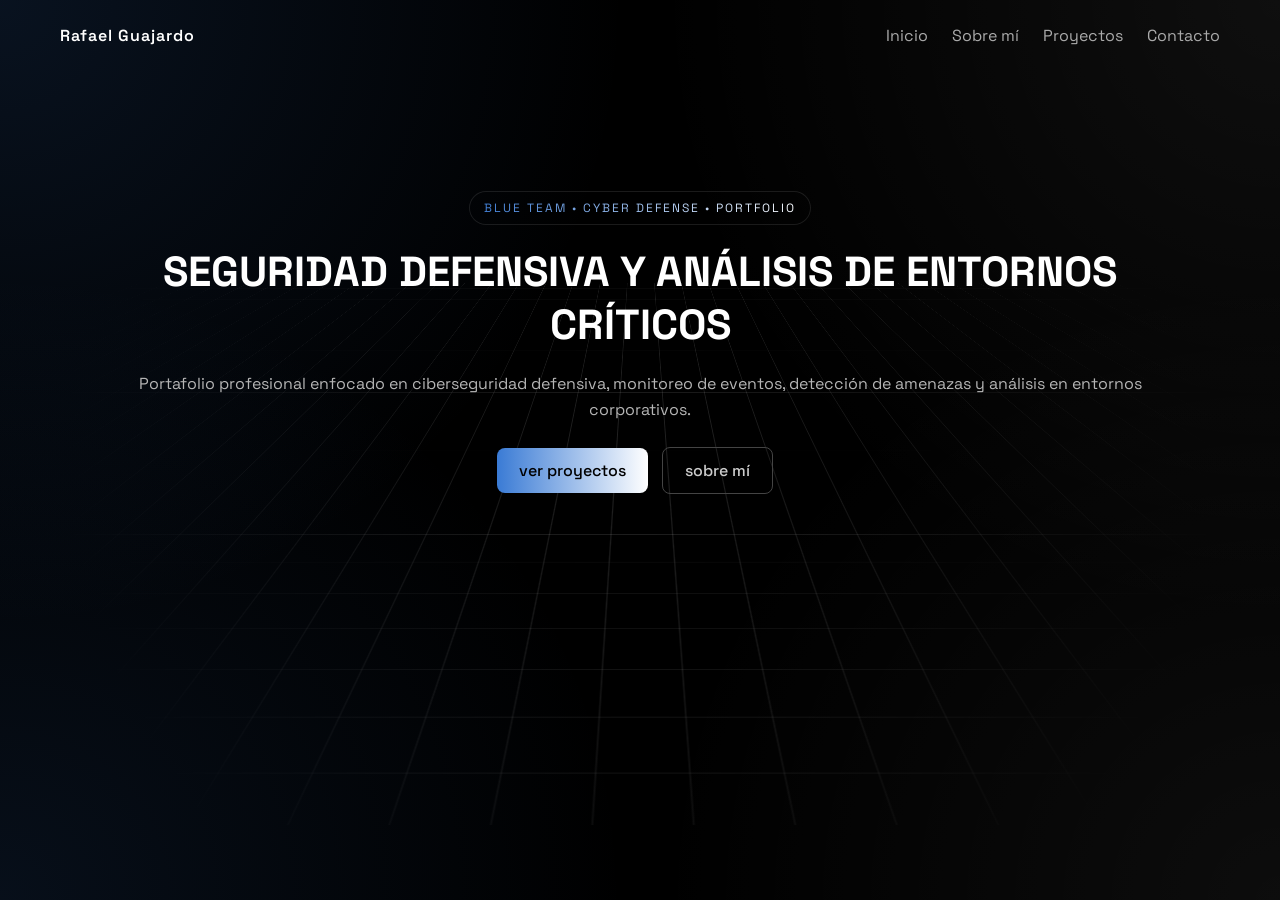
==== commit 919df833: "feat: add linkedin preview" ====
--- a/index.html
+++ b/index.html
@@ -3,9 +3,25 @@
 <head>
     <meta charset="UTF-8">
     <meta name="viewport" content="width=device-width, initial-scale=1.0">
+
     <title>Rafael Guajardo | Blue Team Portfolio</title>
 
+    <!-- SEO básico -->
+    <meta name="description" content="Portafolio profesional de ciberseguridad enfocado en Blue Team, análisis de eventos, detección de amenazas y SIEM.">
+
+    <!-- OPEN GRAPH (LinkedIn preview) -->
+    <meta property="og:title" content="Rafael Guajardo | Cybersecurity Portfolio">
+    <meta property="og:description" content="Portafolio profesional enfocado en Blue Team, análisis de eventos, detección de amenazas y SIEM.">
+    <meta property="og:image" content="https://rgs1988.github.io/rafael-cybersecurity-portfolio/preview.png">
+    <meta property="og:url" content="https://rgs1988.github.io/rafael-cybersecurity-portfolio/">
+    <meta property="og:type" content="website">
+
+    <!-- Tipografía -->
+    <link rel="preconnect" href="https://fonts.googleapis.com">
+    <link rel="preconnect" href="https://fonts.gstatic.com" crossorigin>
     <link href="https://fonts.googleapis.com/css2?family=Space+Grotesk:wght@400;500;600;700&display=swap" rel="stylesheet">
+
+    <!-- CSS -->
     <link rel="stylesheet" href="style.css">
 </head>
 
@@ -13,30 +29,35 @@
 
 <header class="hero">
 
+    <!-- NAV -->
     <nav class="navbar">
         <div class="logo">Rafael Guajardo</div>
 
         <div class="nav-links">
-            <a href="index.html">Inicio</a>
-            <a href="sobre-mi.html">Sobre mí</a>
-            <a href="proyectos.html">Proyectos</a>
-            <a href="contacto.html">Contacto</a>
+            <a href="./index.html">Inicio</a>
+            <a href="./sobre-mi.html">Sobre mí</a>
+            <a href="./proyectos.html">Proyectos</a>
+            <a href="./contacto.html">Contacto</a>
         </div>
     </nav>
 
+    <!-- HERO -->
     <section class="hero-content">
+
         <span class="tag">BLUE TEAM • CYBER DEFENSE • PORTFOLIO</span>
 
         <h1>SEGURIDAD DEFENSIVA Y ANÁLISIS DE ENTORNOS CRÍTICOS</h1>
 
         <p class="hero-text">
-            Portafolio profesional enfocado en ciberseguridad defensiva, monitoreo de eventos, detección de amenazas y análisis en entornos corporativos.
+            Portafolio profesional enfocado en ciberseguridad defensiva, monitoreo de eventos,
+            detección de amenazas y análisis en entornos corporativos.
         </p>
 
-        <div>
-            <a href="proyectos.html" class="btn-primary">Ver proyectos</a>
-            <a href="sobre-mi.html" class="btn-secondary">Sobre mí</a>
+        <div class="hero-buttons">
+            <a href="./proyectos.html" class="btn-primary">ver proyectos</a>
+            <a href="./sobre-mi.html" class="btn-secondary">sobre mí</a>
         </div>
+
     </section>
 
 </header>
